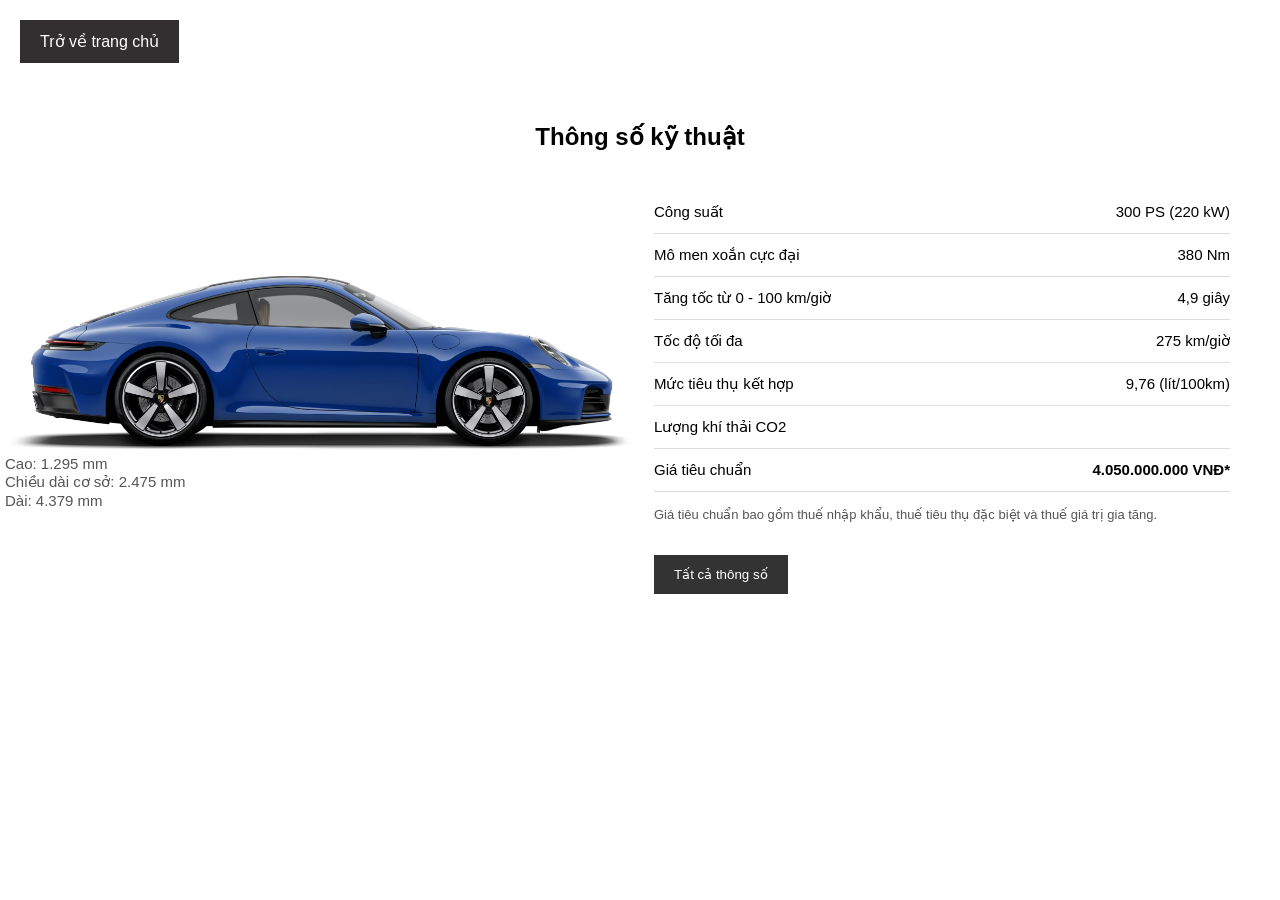
==== 911carrera.html @ b32adec5 "update web" ====
<!DOCTYPE html>
<html lang="vi">
<head>
<meta charset="UTF-8">
<title>Thông số kỹ thuật</title>
<link rel="stylesheet" href="carinfor.css">
</head>

<body>
<a href="index.html" class="home-btn">Trở về trang chủ</a>
<section class="specs">

<h1>Thông số kỹ thuật</h1>

<div class="container">

<div class="car">
<img src="img/911-ngang.avif">

<div class="height">
<span>Cao: 1.295 mm</span>
</div>

<div class="wheelbase">
<span>Chiều dài cơ sở: 2.475 mm</span>
</div>

<div class="length">
<span>Dài: 4.379 mm</span>
</div>

</div>


<div class="info">

<div class="row">
<span>Công suất</span>
<span>300 PS (220 kW)</span>
</div>

<div class="row">
<span>Mô men xoắn cực đại</span>
<span>380 Nm</span>
</div>

<div class="row">
<span>Tăng tốc từ 0 - 100 km/giờ</span>
<span>4,9 giây</span>
</div>

<div class="row">
<span>Tốc độ tối đa</span>
<span>275 km/giờ</span>
</div>

<div class="row">
<span>Mức tiêu thụ kết hợp</span>
<span>9,76 (lít/100km)</span>
</div>

<div class="row">
<span>Lượng khí thải CO2</span>

</div>

<div class="row price">
<span>Giá tiêu chuẩn</span>
<span>4.050.000.000 VNĐ*</span>
</div>

<p class="note">
Giá tiêu chuẩn bao gồm thuế nhập khẩu, thuế tiêu thụ đặc biệt và thuế giá trị gia tăng.
</p>

<button>Tất cả thông số</button>

</div>

</div>

</section>

</body>
</html>
---- carinfor.css ----
body{
font-family: Arial, Helvetica, sans-serif;
margin:0;
background:#ffffff;
}
.home-btn{
display:inline-block;
margin-left:20px;
margin-top:20px;
padding:12px 20px;
background:#312f2f;
color:white;
text-decoration:none;
}

.home-btn:hover{
background:#555;
}
.specs{
width:100%;
margin:auto;
padding:40px 0;
}

h1{
text-align:center;
margin-bottom:40px;
}

.container{
display:flex;
align-items:center;
justify-content:space-between;
}

.car{
width:50%;
position:relative;
}

.car img{
width:100%;
height: auto;
}



.height{font-size:18px;
color:#555;
margin-top:1px;
font-size: 15px;
margin-left: 5px;}


.wheelbase{font-size:18px;
color:#555;
margin-top:1px;
font-size: 15px;
margin-left: 5px;}

.length{font-size:18px;
color:#555;
margin-top:1px;
margin-left: 5px;
font-size: 15px;}

.info{
width:45%;
margin-right: 50px;
}

.row{
display:flex;
justify-content:space-between;
padding:12px 0;
border-bottom:1px solid #ddd;
font-size:15px;
}

.price span:last-child{
font-weight:bold;

}

.note{
font-size:13px;
color:#555;
margin-top:15px;
}

button{
margin-top:20px;
padding:12px 20px;
background:#333;
color:white;
border:none;
cursor:pointer;
}

button:hover{
background:black;
}
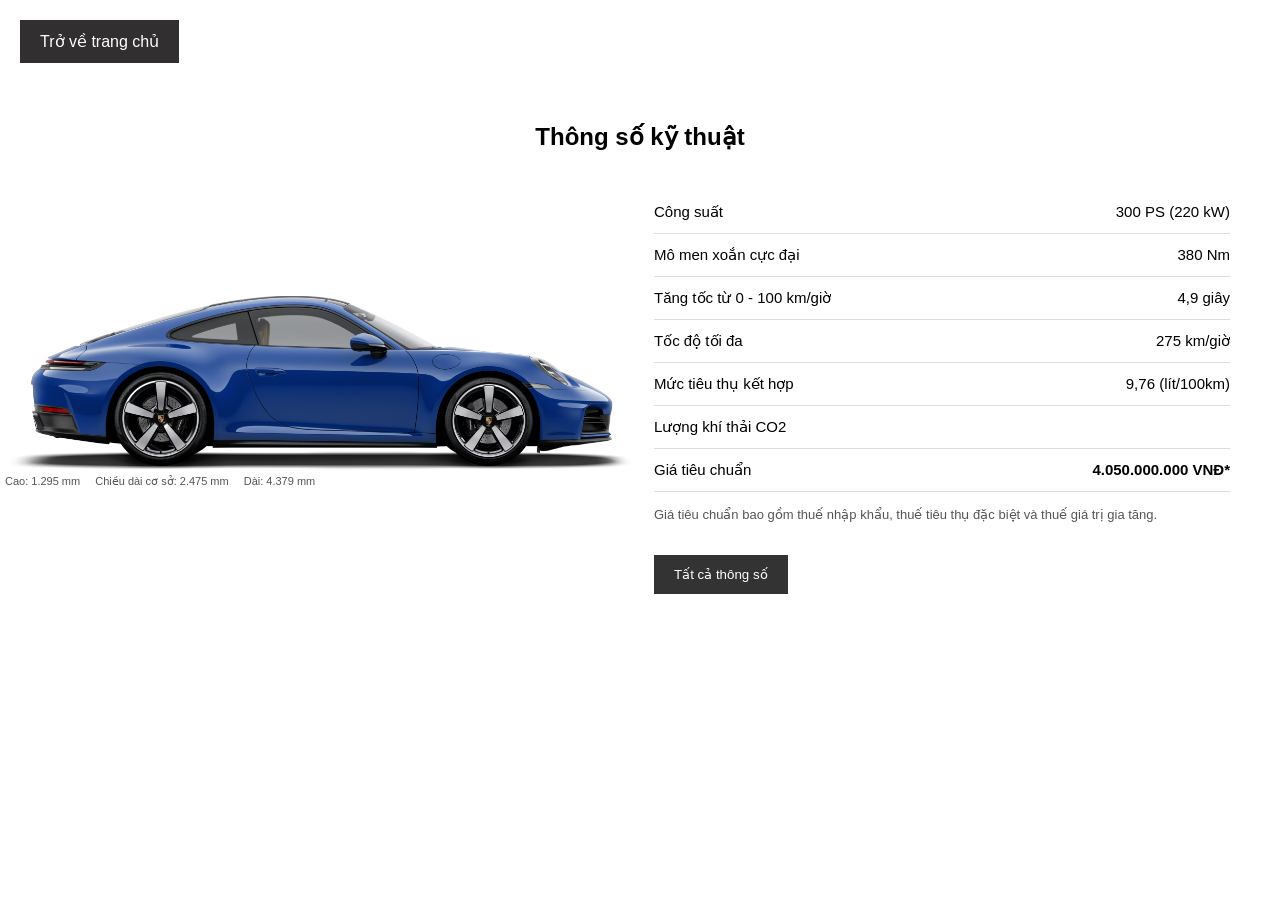
==== commit e2a39eed: "update web" ====
--- a/911carrera.html
+++ b/911carrera.html
@@ -17,6 +17,7 @@
 <div class="car">
 <img src="img/911-ngang.avif">
 
+<div class="HWL">
 <div class="height">
 <span>Cao: 1.295 mm</span>
 </div>
@@ -27,7 +28,8 @@
 
 <div class="length">
 <span>Dài: 4.379 mm</span>
-</div>
+</div></div>
+
 
 </div>
 
--- a/carinfor.css
+++ b/carinfor.css
@@ -43,27 +43,37 @@
 height: auto;
 }
 
+.HWL{
+    display: flex;
+    text-align: center;
+    gap: 10px;
 
+}
 
 .height{font-size:18px;
 color:#555;
 margin-top:1px;
-font-size: 15px;
+
+font-size: 11px;
 margin-left: 5px;}
 
 
-.wheelbase{font-size:18px;
+.wheelbase{
+font-size:18px;
 color:#555;
 margin-top:1px;
-font-size: 15px;
-margin-left: 5px;}
+margin-left: 5px;
+font-size: 11px;
+}
 
 .length{font-size:18px;
 color:#555;
 margin-top:1px;
 margin-left: 5px;
-font-size: 15px;}
+font-size: 11px;
 
+
+}
 .info{
 width:45%;
 margin-right: 50px;
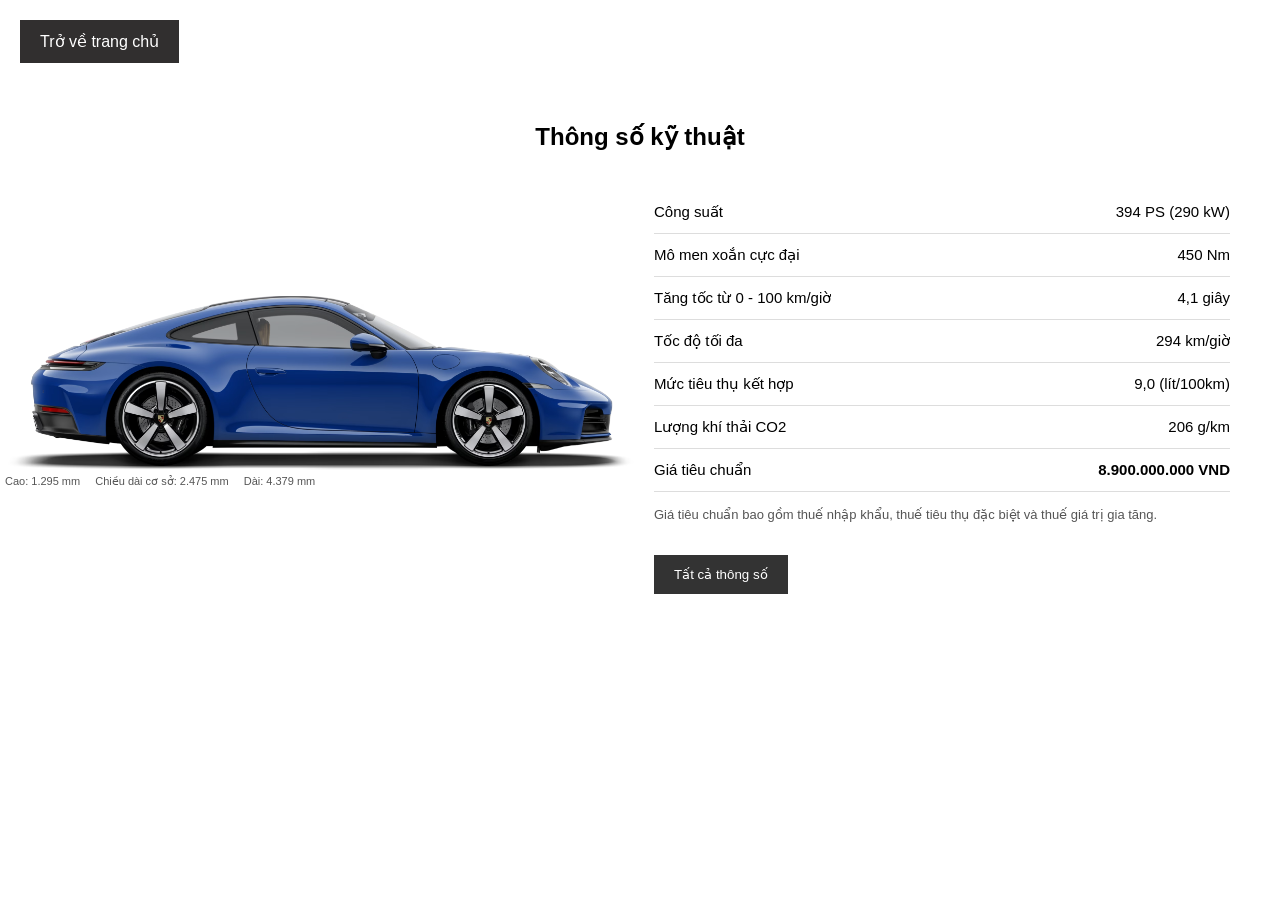
==== commit 941ab048: "upadte web" ====
--- a/911carrera.html
+++ b/911carrera.html
@@ -38,37 +38,37 @@
 
 <div class="row">
 <span>Công suất</span>
-<span>300 PS (220 kW)</span>
+<span>394 PS (290 kW)</span>
 </div>
 
 <div class="row">
 <span>Mô men xoắn cực đại</span>
-<span>380 Nm</span>
+<span>450 Nm</span>
 </div>
 
 <div class="row">
 <span>Tăng tốc từ 0 - 100 km/giờ</span>
-<span>4,9 giây</span>
+<span>4,1 giây</span>
 </div>
 
 <div class="row">
 <span>Tốc độ tối đa</span>
-<span>275 km/giờ</span>
+<span>294 km/giờ</span>
 </div>
 
 <div class="row">
 <span>Mức tiêu thụ kết hợp</span>
-<span>9,76 (lít/100km)</span>
+<span>9,0 (lít/100km)</span>
 </div>
 
 <div class="row">
 <span>Lượng khí thải CO2</span>
-
+<span>206 g/km</span>
 </div>
 
 <div class="row price">
 <span>Giá tiêu chuẩn</span>
-<span>4.050.000.000 VNĐ*</span>
+<span>8.900.000.000 VND</span>
 </div>
 
 <p class="note">
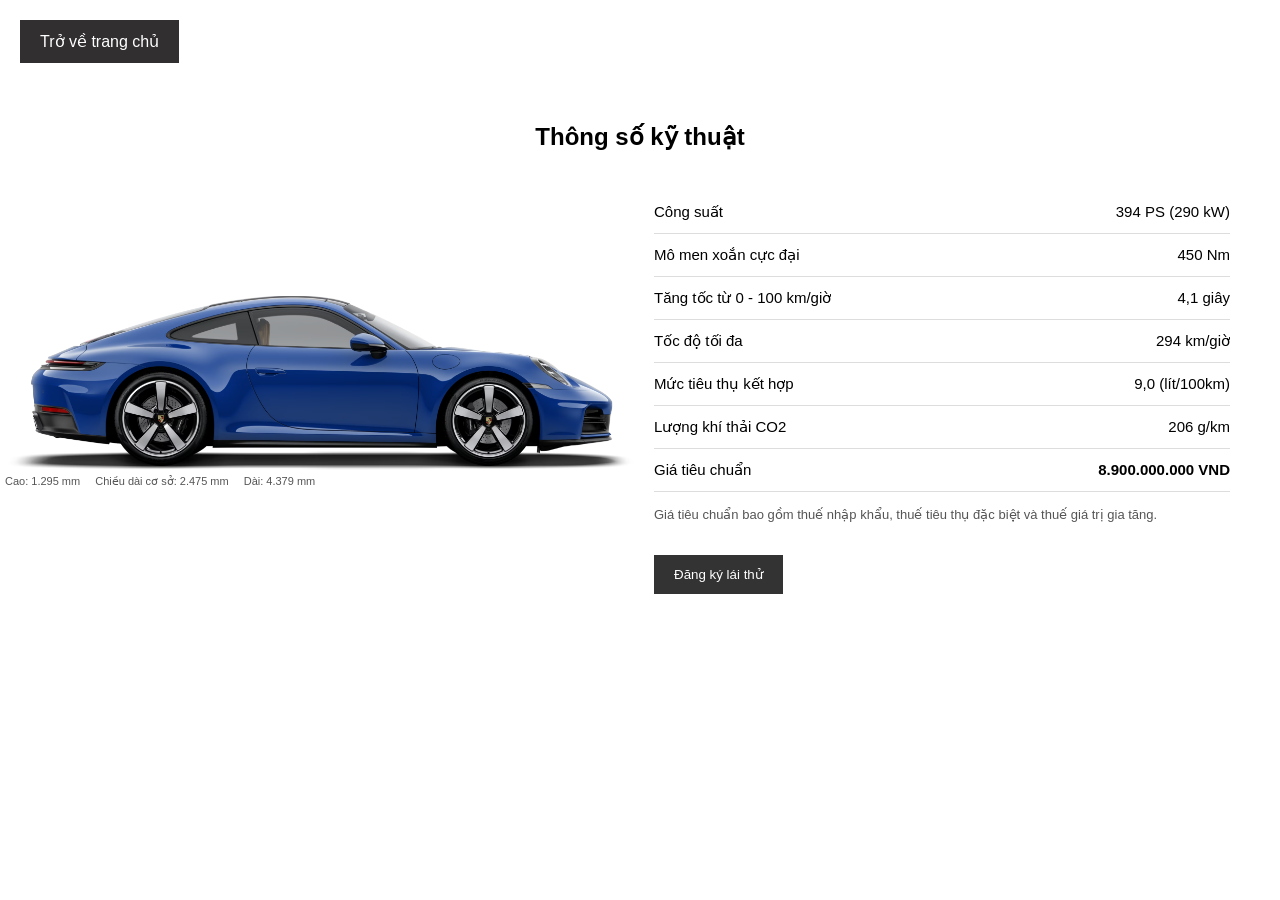
==== commit c46680b1: "update web new" ====
--- a/911carrera.html
+++ b/911carrera.html
@@ -75,7 +75,7 @@
 Giá tiêu chuẩn bao gồm thuế nhập khẩu, thuế tiêu thụ đặc biệt và thuế giá trị gia tăng.
 </p>
 
-<button>Tất cả thông số</button>
+<a href="signupdriveCarrera.html"><button>Đăng ký lái thử</button></a>  
 
 </div>
 
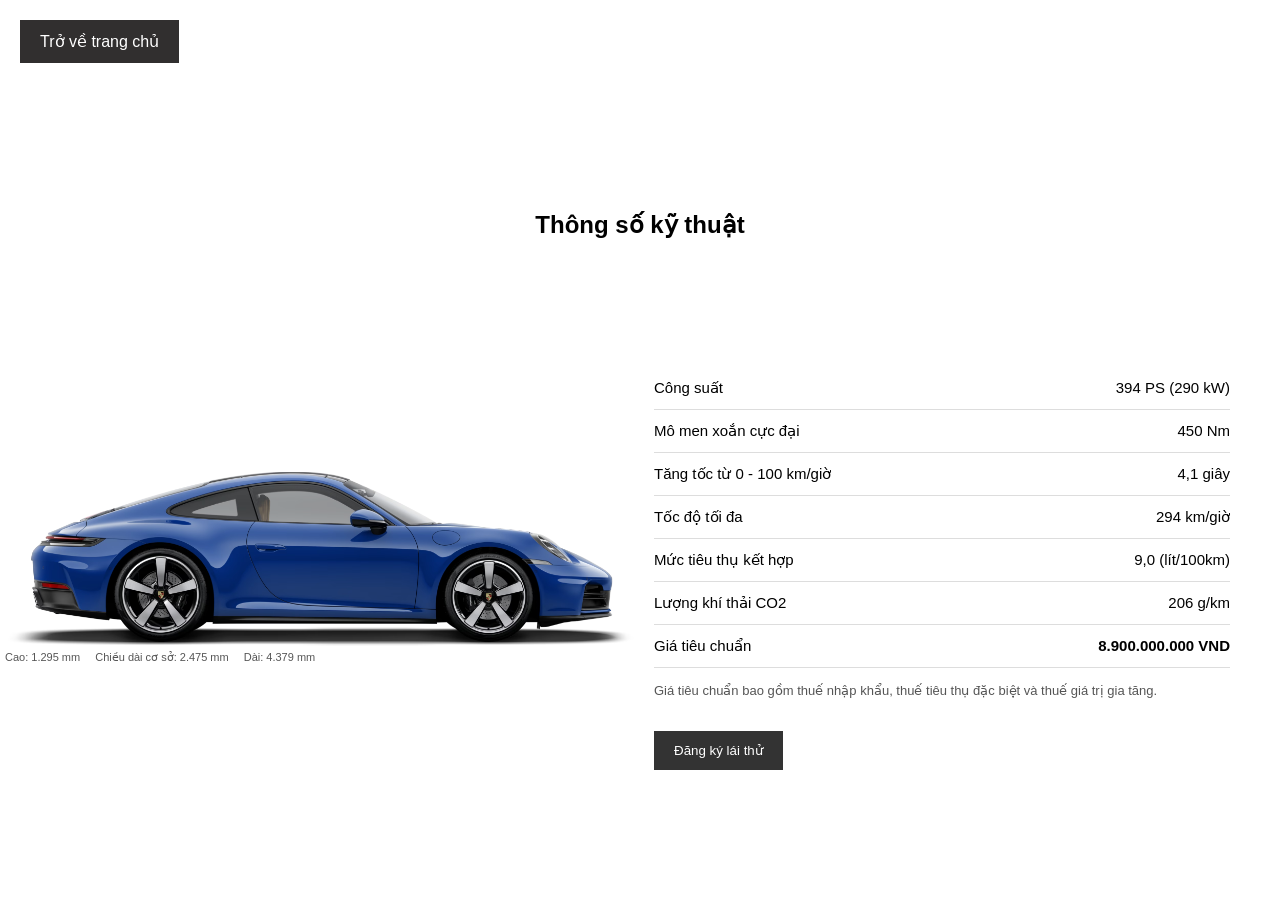
==== commit 53a9cba4: "update web new-1" ====
--- a/911carrera.html
+++ b/911carrera.html
@@ -75,7 +75,7 @@
 Giá tiêu chuẩn bao gồm thuế nhập khẩu, thuế tiêu thụ đặc biệt và thuế giá trị gia tăng.
 </p>
 
-<a href="signupdriveCarrera.html"><button>Đăng ký lái thử</button></a>  
+<a href="signupdrive.html"><button>Đăng ký lái thử</button></a>  
 
 </div>
 
--- a/carinfor.css
+++ b/carinfor.css
@@ -19,12 +19,12 @@
 .specs{
 width:100%;
 margin:auto;
-padding:40px 0;
+padding:10% 0;
 }
 
 h1{
 text-align:center;
-margin-bottom:40px;
+margin-bottom:10%;
 }
 
 .container{
